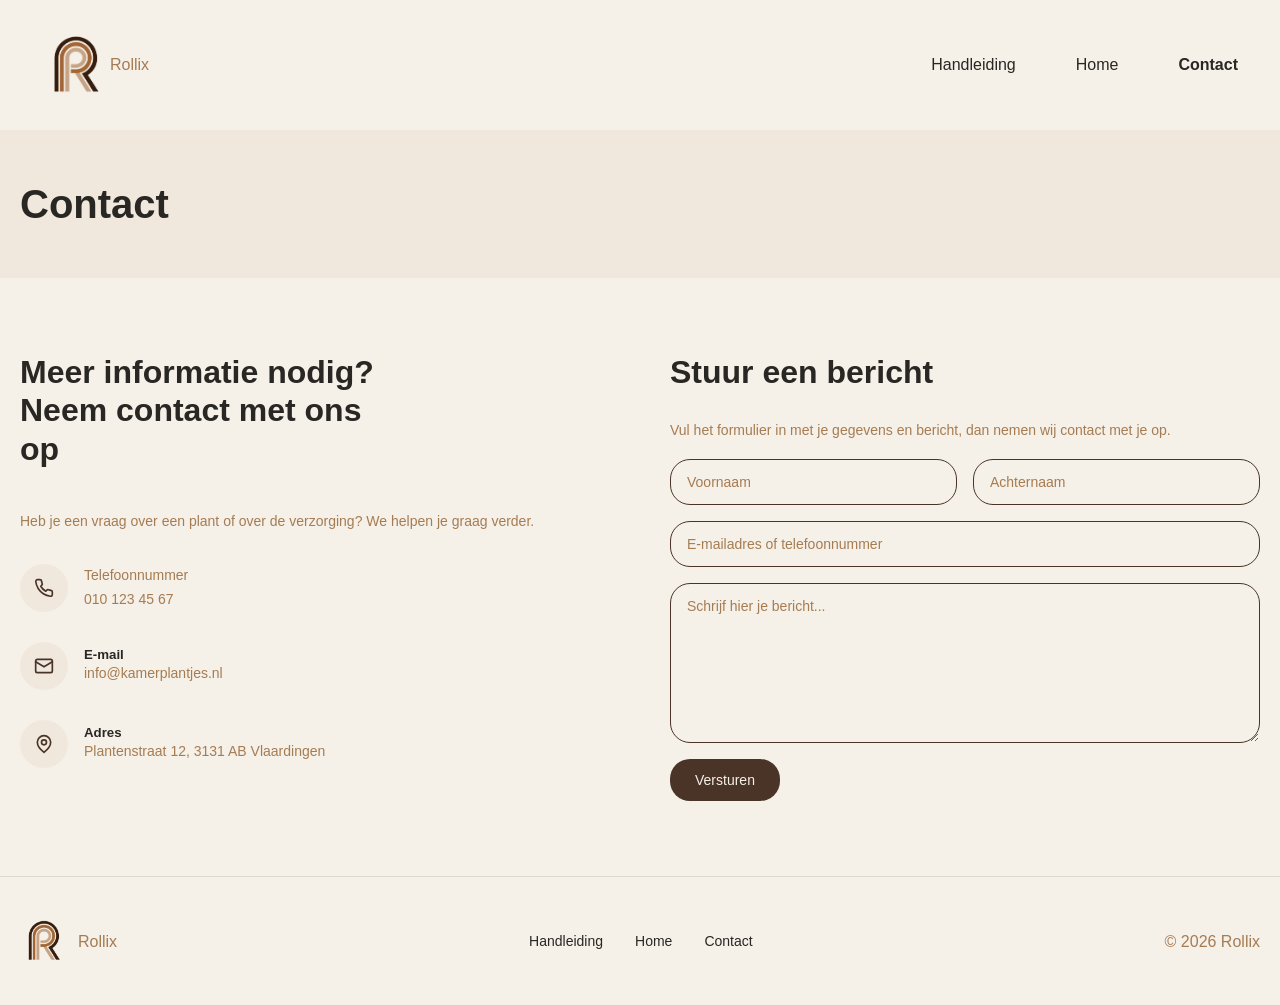
==== contact.html @ 1366261e "pages added" ====
<!doctype html>
<html lang="en">
  <head>
    <meta charset="UTF-8" />
    <meta name="viewport" content="width=device-width, initial-scale=1.0" />
    <title>Contact</title>
 
    <link rel="stylesheet" href="css/nav.css">
    <link rel="stylesheet" href="css/style.css">
    <link rel="stylesheet" href="css/contact.css">
 
    <link rel="preconnect" href="https://fonts.googleapis.com" />
    <link rel="preconnect" href="https://fonts.gstatic.com" crossorigin />
    <link
      href="https://fonts.googleapis.com/css2?family=Poppins:ital,wght@0,100;0,200;0,300;0,400;0,500;0,600;0,700;0,800;0,900;1,100;1,200;1,300;1,400;1,500;1,600;1,700;1,800;1,900&display=swap%22
      rel="stylesheet"
    />
  </head>
  <body>
    <nav>
      <div class="left">
        <img src="img/Rollix.png" alt="Rollix logo" />
        <p>Rollix</p>
      </div>
      <div class="right">
        <a href="#">Handleiding</a>
        <a href="index.html">Home</a>
        <a href class="active" aria-current="page"="contact.html">Contact</a>
      </div>
    </nav>
    <main>
      <section class="contact-hero">
        <div class="wrapper">
          <h1>Contact</h1>
        </div>
      </section>
 
      <section class="contact">
        <div class="wrapper contact-layout">
          <div class="contact-info">
            <h2>Meer informatie nodig? Neem contact met ons op</h2>
            <p>
              Heb je een vraag over een plant of over de verzorging? We helpen
              je graag verder.
            </p>
 
            <div class="info-item">
              <div class="icon">
                <svg
                  xmlns="http://www.w3.org/2000/svg"
                  viewBox="0 0 24 24"
                  width="20"
                  height="20"
                  fill="none"
                  stroke="currentColor"
                  stroke-width="2"
                  stroke-linecap="round"
                  stroke-linejoin="round"
                >
                  <path
                    d="M22 16.92v3a2 2 0 0 1-2.18 2 19.8 19.8 0 0 1-8.63-3.07 19.5 19.5 0 0 1-6-6 19.8 19.8 0 0 1-3.07-8.67A2 2 0 0 1 4.11 2h3a2 2 0 0 1 2 1.72c.13.96.36 1.9.7 2.81a2 2 0 0 1-.45 2.11L8.09 9.91a16 16 0 0 0 6 6l1.27-1.27a2 2 0 0 1 2.11-.45c.91.34 1.85.57 2.81.7A2 2 0 0 1 22 16.92z"
                  />
                </svg>
              </div>
              <div class="info-tekst">
                <p>Telefoonnummer</p>
                <p>010 123 45 67</p>
              </div>
            </div>
 
            <div class="info-item">
              <div class="icon">
                <svg
                  xmlns="http://www.w3.org/2000/svg"
                  viewBox="0 0 24 24"
                  width="20"
                  height="20"
                  fill="none"
                  stroke="currentColor"
                  stroke-width="2"
                  stroke-linecap="round"
                  stroke-linejoin="round"
                >
                  <rect x="2" y="4" width="20" height="16" rx="2" />
                  <path d="m22 7-10 6L2 7" />
                </svg>
              </div>
              <div class="info-tekst">
                <h5>E-mail</h5>
                <p>info@kamerplantjes.nl</p>
              </div>
            </div>
 
            <div class="info-item">
              <div class="icon">
                <svg
                  xmlns="http://www.w3.org/2000/svg"
                  viewBox="0 0 24 24"
                  width="20"
                  height="20"
                  fill="none"
                  stroke="currentColor"
                  stroke-width="2"
                  stroke-linecap="round"
                  stroke-linejoin="round"
                >
                  <path d="M20 10c0 6-8 12-8 12S4 16 4 10a8 8 0 0 1 16 0z" />
                  <circle cx="12" cy="10" r="3" />
                </svg>
              </div>
              <div class="info-tekst">
                <h5>Adres</h5>
                <p>Plantenstraat 12, 3131 AB Vlaardingen</p>
              </div>
            </div>
          </div>
 
          <form class="contact-form" action="#" method="post">
            <h2>Stuur een bericht</h2>
            <p>
              Vul het formulier in met je gegevens en bericht, dan nemen wij
              contact met je op.
            </p>
 
            <div class="form-rij">
              <input
                type="text"
                name="voornaam"
                placeholder="Voornaam"
                aria-label="Voornaam"
                required
              />
              <input
                type="text"
                name="achternaam"
                placeholder="Achternaam"
                aria-label="Achternaam"
                required
              />
            </div>
 
            <input
              type="text"
              name="contact"
              placeholder="E-mailadres of telefoonnummer"
              aria-label="E-mailadres of telefoonnummer"
              required
            />
 
            <textarea
              name="bericht"
              placeholder="Schrijf hier je bericht..."
              aria-label="Bericht"
              required
            ></textarea>
 
            <button type="submit">Versturen</button>
          </form>
        </div>
      </section>
    </main>
 
    <footer>
      <div class="wrapper footer-inner">
        <div class="footer-brand">
          <img src="img/Rollix.png" alt="Rollix logo" />
          <p>Rollix</p>
        </div>
        <div class="footer-links">
          <a href="#">Handleiding</a>
          <a href="#">Home</a>
          <a href="#">Contact</a>
        </div>
        <p class="copyright">© 2026 Rollix</p>
      </div>
    </footer>
  </body>
</html>
---- css/nav.css ----
nav {
  position: sticky;
  top: 0;
  z-index: 1000;
  background-color: var(--color-background);
  display: flex;
  align-items: center;
  justify-content: space-between;
  padding: 31px 42px;

  & .right {
    display: flex;
    gap: 60px;

    & a {
      position: relative;
      color: var(--color-font);
    }

    & a.active {
      font-weight: 600;
    }

    & a::before {
      content: "";
      height: 1px;
      width: 0%;
      background-color: var(--color-font);
      position: absolute;
      left: 0;
      bottom: 0;
      transition: 0.3s;
      color: var(--color-font);
    }

    & a:hover::before {
      width: 100%;
    }
  }

  & .left {
    display: flex;
    align-items: center;

    & img {
      width: 68px;
    }
  }
}

@media (max-width: 768px) {
  nav {
    padding: 20px 16px;

    & .right {
      gap: 20px;
      font-size: 14px;
    }

    & .left img {
      width: 48px;
    }
  }
}
---- css/style.css ----
:root {
  --color-background: #f5f0e8;
  --color-background-opacity: #e4d5c34d;
  --color-font: #292723;
  --color-button: #4a3428;
  --color-small-text: #a67c52;
}

* {
  margin: 0;
  padding: 0;
  box-sizing: border-box;
}

body {
  font-family: "Poppins", sans-serif;
  background-color: var(--color-background);
  color: var(--color-font);
  overflow-x: hidden;
  scroll-behavior: smooth;
}

a {
  text-decoration: none;
}

img {
  display: block;
  max-width: 100%;
}

h1,
h2,
h3,
h4 {
  color: var(--color-font);
  line-height: 1.2;
}

h1 {
  font-size: 2.5rem;
}

h2 {
  font-size: 2rem;
}

h3 {
  font-size: 1.5rem;
}

h4 {
  font-size: 1.25rem;
}

p {
  font-size: 1rem;
  color: var(--color-small-text);
  line-height: 1.7;
}

section {
  padding-top: 100px;
}

header section {
  padding-top: 50px;
}

.wrapper {
  width: calc(100% - 40px);
  max-width: 1300px;
  margin-inline: auto;
}

.btn {
  display: inline-flex;
  align-items: center;
  gap: 8px;
  background-color: var(--color-button);
  color: var(--color-background);
  padding: 12px 24px;
  border-radius: 20px;
  font-size: 14px;
  border: 1px solid transparent;
  transition: 0.3s;
}

.btn:hover {
  background-color: transparent;
  border-color: var(--color-button);
  color: var(--color-button);
}

.hero .container {
  display: flex;
  flex-direction: column;
  align-items: center;
  text-align: center;
  gap: 20px;
}

.hero h1 {
  max-width: 800px;
  font-size: clamp(2.5rem, 6vw, 4.25rem);
  font-weight: 600;
  letter-spacing: -0.02em;
  line-height: 1.1;
}

.hero p {
  max-width: 600px;
  font-size: 1.125rem;
}

.hero-actions {
  display: flex;
  flex-wrap: wrap;
  justify-content: center;
  gap: 12px;
  margin-top: 8px;
}

.btn-outline {
  background-color: transparent;
  color: var(--color-button);
  border-color: var(--color-button);
}

.btn-outline:hover {
  background-color: var(--color-button);
  color: var(--color-background);
}

.gallery-section {
  padding-top: 35px;
  padding-bottom: 35px;
}

.mySwiper {
  width: 100%;
  padding: 100px 0 120px;
  overflow: hidden;
}

.mySwiper .swiper-wrapper {
  align-items: center;
  height: 300px;
}

.mySwiper .swiper-slide {
  width: 340px;
  height: 200px;
  flex-shrink: 0;
  position: relative;
  overflow: hidden;
  border-radius: 22px;
  transform-origin: center center;
  transition:
    transform 450ms ease,
    opacity 450ms ease;
  will-change: transform;
}

.mySwiper .swiper-slide img {
  display: block;
  width: 100%;
  height: 100%;
  object-fit: cover;
  border-radius: 22px;
}

header .gallery-section .button {
  display: flex;
  justify-content: center;
  align-items: center;
  padding-bottom: 50px;

  & a {
    background-color: var(--color-button);
    padding: 10px 20px;
    color: var(--color-background);
    border-radius: 20px;
    font-size: 14px;
    border: 1px solid transparent;
    transition: 0.3s;

    &:hover {
      background-color: transparent;
      border: 1px solid var(--color-button);
      color: var(--color-button);
    }
  }
}

main .introduction {
  & .wrapper {
    display: flex;
    gap: 160px;
    align-items: center;
    justify-content: center;
  }

  & img {
    max-width: 420px;
    border-radius: 20px 213px;
  }

  & .container {
    display: flex;
    flex-direction: column;
    max-width: 495px;
    gap: 10px;
  }
}

main .information {
  & .bg {
    background-color: var(--color-background-opacity);
    padding: 55px 0;
  }

  & .container {
    display: flex;
    flex-direction: column;
    align-items: flex-start;
    gap: 16px;
  }

  & .container > p {
    max-width: 700px;
  }

  & a {
    background-color: var(--color-button);
    color: var(--color-background);
  }

  & a:hover {
    background-color: transparent;
    color: var(--color-button);
  }

  & .usp-container {
    display: flex;
    align-items: center;
    flex-wrap: wrap;
    gap: 50px;
    margin-top: 40px;

    & hr {
      width: 1px;
      height: 40px;
      border: none;
      background-color: var(--color-font);
      opacity: 0.3;
    }

    & .usp {
      display: flex;
      align-items: center;
      gap: 10px;

      & img {
        width: 40px;
      }
    }
  }
}

/* ---------- Sectietitels ---------- */
.section-title {
  display: flex;
  flex-direction: column;
  gap: 8px;
  margin-bottom: 40px;
}

/* ---------- Stappen & features ---------- */
.steps-grid,
.features-grid {
  display: grid;
  grid-template-columns: repeat(3, 1fr);
  gap: 24px;
}

.step,
.card {
  background-color: var(--color-background-opacity);
  border-radius: 20px;
  padding: 32px;
  display: flex;
  flex-direction: column;
  gap: 12px;
  transition:
    transform 0.3s ease,
    box-shadow 0.3s ease;
}

.step:hover,
.card:hover {
  transform: translateY(-6px);
  box-shadow: 0 12px 30px rgba(74, 52, 40, 0.12);
}

.step-number {
  width: 44px;
  height: 44px;
  display: grid;
  place-items: center;
  border-radius: 50%;
  background-color: var(--color-button);
  color: var(--color-background);
  font-weight: 600;
}

main .features {
  background-color: var(--color-background-opacity);
  margin-top: 100px;
  padding: 80px 0;
}

main .features .card {
  background-color: var(--color-background);
}

.card img {
  width: 44px;
}

/* ---------- Call-to-action ---------- */
.cta {
  padding-top: 100px;
  padding-bottom: 100px;
}

.cta-box {
  background-color: var(--color-button);
  border-radius: 28px;
  padding: 60px 40px;
  text-align: center;
  display: flex;
  flex-direction: column;
  align-items: center;
  gap: 16px;
}

.cta-box h2 {
  color: var(--color-background);
}

.cta-box p {
  color: #e4d5c3;
  max-width: 500px;
}

.cta-box .btn {
  background-color: var(--color-background);
  color: var(--color-button);
  margin-top: 8px;
}

.cta-box .btn:hover {
  background-color: transparent;
  border-color: var(--color-background);
  color: var(--color-background);
}

/* ---------- Footer ---------- */
footer {
  border-top: 1px solid rgba(41, 39, 35, 0.12);
  padding: 40px 0;
}

.footer-inner {
  display: flex;
  align-items: center;
  justify-content: space-between;
  gap: 24px;
  flex-wrap: wrap;
}

.footer-brand {
  display: flex;
  align-items: center;
  gap: 10px;
}

.footer-brand img {
  width: 48px;
}

.footer-links {
  display: flex;
  gap: 32px;
}

.footer-links a {
  color: var(--color-font);
  font-size: 14px;
}

/* ---------- Tablet ---------- */
@media (max-width: 1100px) {
  main .introduction .wrapper {
    gap: 60px;
  }
}

/* ---------- Mobiel ---------- */
@media (max-width: 768px) {
  section {
    padding-top: 60px;
  }

  .wrapper {
    width: calc(100% - 32px);
  }

  .hero {
    padding-top: 40px;
  }

  .hero p {
    font-size: 1rem;
  }

  .gallery-section {
    padding-top: 20px;
    padding-bottom: 20px;
  }

  .mySwiper {
    padding: 65px 0;
  }

  .mySwiper .swiper-slide {
    width: 220px;
    height: 125px;
  }

  main .introduction .wrapper {
    flex-direction: column;
    gap: 30px;
  }

  main .introduction img {
    max-width: 100%;
  }

  main .information .usp-container {
    flex-direction: column;
    align-items: flex-start;
    gap: 20px;
    margin-top: 24px;
  }

  main .information .usp-container hr {
    display: none;
  }

  .steps-grid,
  .features-grid {
    grid-template-columns: 1fr;
  }

  main .features {
    margin-top: 60px;
    padding: 50px 0;
  }

  .cta {
    padding-top: 60px;
    padding-bottom: 60px;
  }

  .cta-box {
    padding: 40px 24px;
  }

  .footer-inner {
    flex-direction: column;
    align-items: flex-start;
  }
}

@media (prefers-reduced-motion: reduce) {
  .mySwiper .swiper-slide {
    transition: none;
  }

  .step,
  .card {
    transition: none;
  }

  .step:hover,
  .card:hover {
    transform: none;
  }
}
---- css/contact.css ----
.contact-hero {
  background-color: var(--color-background-opacity);
  padding: 50px 0;

  & .breadcrumb {
    font-size: 0.75rem;
    margin-bottom: 10px;
  }
}

.contact {
  padding: 75px 0;

  & .contact-layout {
    display: flex;
    justify-content: space-between;
    align-items: flex-start;
    gap: 60px;
  }

  & h2 {
    margin-bottom: 12px;
  }

  & p {
    font-size: 0.875rem;
  }
}

.contact-info {
  display: flex;
  flex-direction: column;
  gap: 30px;
  flex: 1;

  & h2 {
    max-width: 24rem;
  }

  & .info-item {
    display: flex;
    align-items: center;
    gap: 16px;
  }

  & .icon {
    display: flex;
    justify-content: center;
    align-items: center;
    flex-shrink: 0;
    width: 48px;
    height: 48px;
    border-radius: 50%;
    background-color: var(--color-background-opacity);
    color: var(--color-button);
  }

  & .info-tekst h5 {
    font-weight: 600;
    color: var(--color-font);
  }
}

.contact-form {
  display: flex;
  flex-direction: column;
  gap: 16px;
  flex: 1;

  & .form-rij {
    display: flex;
    gap: 16px;

    & input {
      flex: 1;
      min-width: 0;
    }
  }

  & input,
  & textarea {
    width: 100%;
    padding: 14px 16px;
    font-family: inherit;
    font-size: 0.875rem;
    color: var(--color-font);
    background-color: transparent;
    border: 1px solid var(--color-button);
    border-radius: 20px;

    &::placeholder {
      color: var(--color-small-text);
    }

    &:focus {
      outline: 2px solid var(--color-button);
      outline-offset: 2px;
    }
  }

  & textarea {
    min-height: 160px;
    resize: vertical;
  }

  & button {
    align-self: flex-start;
    padding: 12px 24px;
    font-family: inherit;
    font-size: 14px;
    color: var(--color-background);
    background-color: var(--color-button);
    border: 1px solid transparent;
    border-radius: 20px;
    cursor: pointer;
    transition: 0.3s;

    &:hover {
      background-color: transparent;
      border-color: var(--color-button);
      color: var(--color-button);
    }
  }
}

@media (max-width: 800px) {
  .contact .contact-layout {
    flex-direction: column;
  }

  .contact-form .form-rij {
    flex-direction: column;
  }
}
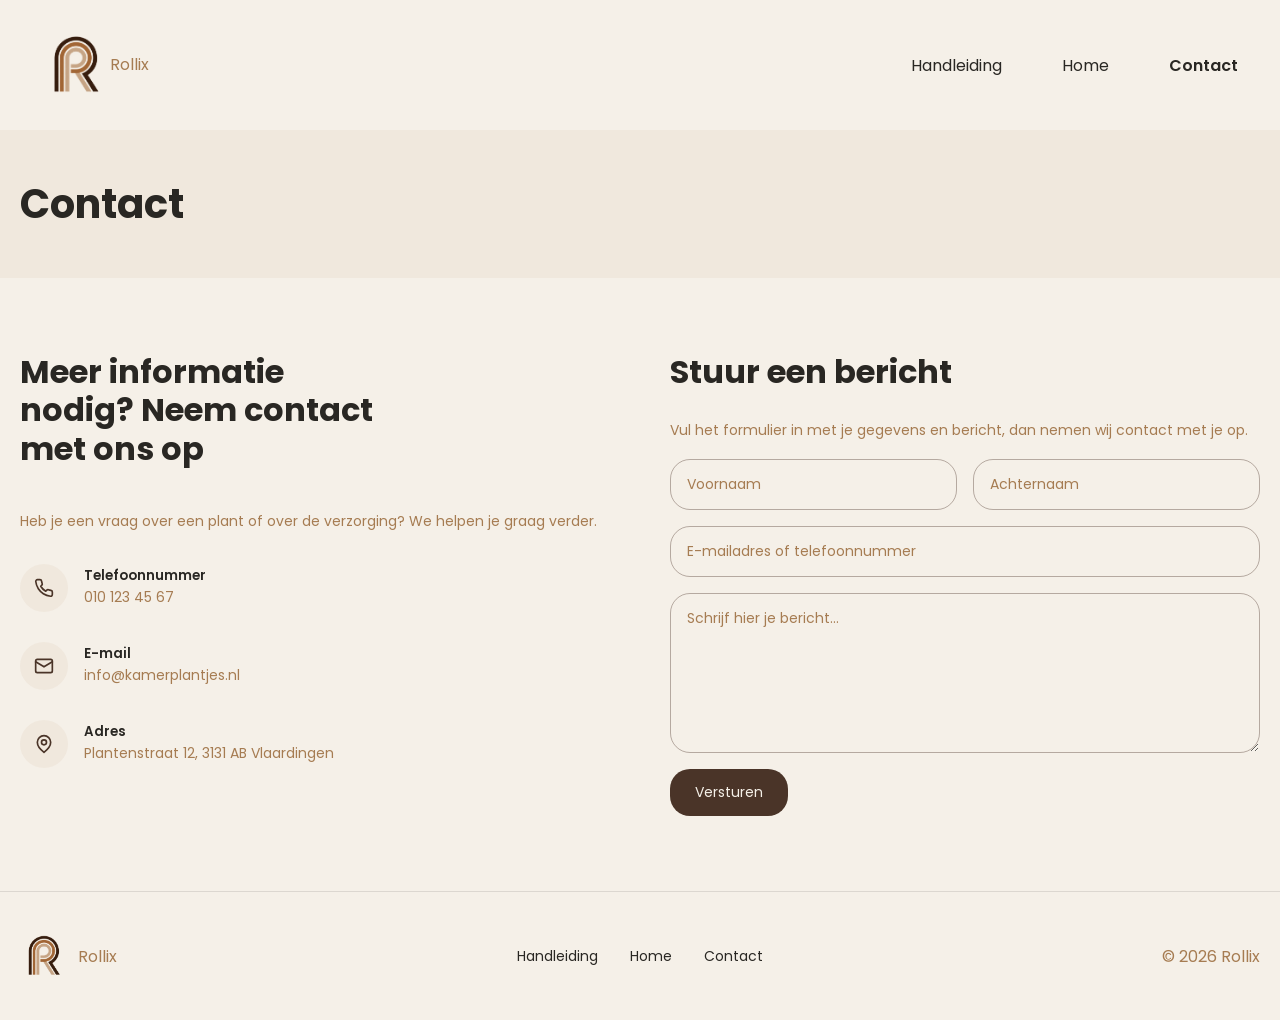
==== commit 20a15af8: "new pages and fixes" ====
--- a/contact.html
+++ b/contact.html
@@ -1,18 +1,23 @@
 <!doctype html>
-<html lang="en">
+<html lang="nl">
   <head>
     <meta charset="UTF-8" />
     <meta name="viewport" content="width=device-width, initial-scale=1.0" />
-    <title>Contact</title>
- 
-    <link rel="stylesheet" href="css/nav.css">
-    <link rel="stylesheet" href="css/style.css">
-    <link rel="stylesheet" href="css/contact.css">
- 
+    <title>Rollix - Contact</title>
+
+    <!-- Favicon -->
+    <link rel="icon" type="image/x-icon" href="img/favicon.ico" />
+
+    <!-- Stylesheet -->
+    <link rel="stylesheet" href="css/style.css" />
+    <link rel="stylesheet" href="css/nav.css" />
+    <link rel="stylesheet" href="css/contact.css" />
+
+    <!-- Font -->
     <link rel="preconnect" href="https://fonts.googleapis.com" />
     <link rel="preconnect" href="https://fonts.gstatic.com" crossorigin />
     <link
-      href="https://fonts.googleapis.com/css2?family=Poppins:ital,wght@0,100;0,200;0,300;0,400;0,500;0,600;0,700;0,800;0,900;1,100;1,200;1,300;1,400;1,500;1,600;1,700;1,800;1,900&display=swap%22
+      href="https://fonts.googleapis.com/css2?family=Poppins:ital,wght@0,100;0,200;0,300;0,400;0,500;0,600;0,700;0,800;0,900;1,100;1,200;1,300;1,400;1,500;1,600;1,700;1,800;1,900&display=swap"
       rel="stylesheet"
     />
   </head>
@@ -23,9 +28,9 @@
         <p>Rollix</p>
       </div>
       <div class="right">
-        <a href="#">Handleiding</a>
+        <a href="handleiding.html">Handleiding</a>
         <a href="index.html">Home</a>
-        <a href class="active" aria-current="page"="contact.html">Contact</a>
+        <a href="contact.html" class="active" aria-current="page">Contact</a>
       </div>
     </nav>
     <main>
@@ -34,7 +39,7 @@
           <h1>Contact</h1>
         </div>
       </section>
- 
+
       <section class="contact">
         <div class="wrapper contact-layout">
           <div class="contact-info">
@@ -43,7 +48,7 @@
               Heb je een vraag over een plant of over de verzorging? We helpen
               je graag verder.
             </p>
- 
+
             <div class="info-item">
               <div class="icon">
                 <svg
@@ -63,11 +68,11 @@
                 </svg>
               </div>
               <div class="info-tekst">
-                <p>Telefoonnummer</p>
+                <h5>Telefoonnummer</h5>
                 <p>010 123 45 67</p>
               </div>
             </div>
- 
+
             <div class="info-item">
               <div class="icon">
                 <svg
@@ -90,7 +95,7 @@
                 <p>info@kamerplantjes.nl</p>
               </div>
             </div>
- 
+
             <div class="info-item">
               <div class="icon">
                 <svg
@@ -114,14 +119,14 @@
               </div>
             </div>
           </div>
- 
+
           <form class="contact-form" action="#" method="post">
             <h2>Stuur een bericht</h2>
             <p>
               Vul het formulier in met je gegevens en bericht, dan nemen wij
               contact met je op.
             </p>
- 
+
             <div class="form-rij">
               <input
                 type="text"
@@ -138,7 +143,7 @@
                 required
               />
             </div>
- 
+
             <input
               type="text"
               name="contact"
@@ -146,20 +151,20 @@
               aria-label="E-mailadres of telefoonnummer"
               required
             />
- 
+
             <textarea
               name="bericht"
               placeholder="Schrijf hier je bericht..."
               aria-label="Bericht"
               required
             ></textarea>
- 
+
             <button type="submit">Versturen</button>
           </form>
         </div>
       </section>
     </main>
- 
+
     <footer>
       <div class="wrapper footer-inner">
         <div class="footer-brand">
@@ -167,12 +172,12 @@
           <p>Rollix</p>
         </div>
         <div class="footer-links">
-          <a href="#">Handleiding</a>
-          <a href="#">Home</a>
-          <a href="#">Contact</a>
+          <a href="handleiding.html">Handleiding</a>
+          <a href="index.html">Home</a>
+          <a href="contact.html">Contact</a>
         </div>
         <p class="copyright">© 2026 Rollix</p>
       </div>
     </footer>
   </body>
-</html>+</html>
--- a/css/style.css
+++ b/css/style.css
@@ -3,6 +3,7 @@
   --color-background-opacity: #e4d5c34d;
   --color-font: #292723;
   --color-button: #4a3428;
+  --color-button-opacity: #4a342860;
   --color-small-text: #a67c52;
 }
 
@@ -102,7 +103,6 @@
 
 .hero h1 {
   max-width: 800px;
-  font-size: clamp(2.5rem, 6vw, 4.25rem);
   font-weight: 600;
   letter-spacing: -0.02em;
   line-height: 1.1;
@@ -268,7 +268,6 @@
   }
 }
 
-/* ---------- Sectietitels ---------- */
 .section-title {
   display: flex;
   flex-direction: column;
@@ -276,7 +275,6 @@
   margin-bottom: 40px;
 }
 
-/* ---------- Stappen & features ---------- */
 .steps-grid,
 .features-grid {
   display: grid;
@@ -328,7 +326,6 @@
   width: 44px;
 }
 
-/* ---------- Call-to-action ---------- */
 .cta {
   padding-top: 100px;
   padding-bottom: 100px;
@@ -366,7 +363,6 @@
   color: var(--color-background);
 }
 
-/* ---------- Footer ---------- */
 footer {
   border-top: 1px solid rgba(41, 39, 35, 0.12);
   padding: 40px 0;
@@ -400,14 +396,12 @@
   font-size: 14px;
 }
 
-/* ---------- Tablet ---------- */
 @media (max-width: 1100px) {
   main .introduction .wrapper {
     gap: 60px;
   }
 }
 
-/* ---------- Mobiel ---------- */
 @media (max-width: 768px) {
   section {
     padding-top: 60px;
@@ -483,19 +477,3 @@
     align-items: flex-start;
   }
 }
-
-@media (prefers-reduced-motion: reduce) {
-  .mySwiper .swiper-slide {
-    transition: none;
-  }
-
-  .step,
-  .card {
-    transition: none;
-  }
-
-  .step:hover,
-  .card:hover {
-    transform: none;
-  }
-}
--- a/css/contact.css
+++ b/css/contact.css
@@ -85,7 +85,7 @@
     font-size: 0.875rem;
     color: var(--color-font);
     background-color: transparent;
-    border: 1px solid var(--color-button);
+    border: 1px solid var(--color-button-opacity);
     border-radius: 20px;
 
     &::placeholder {
